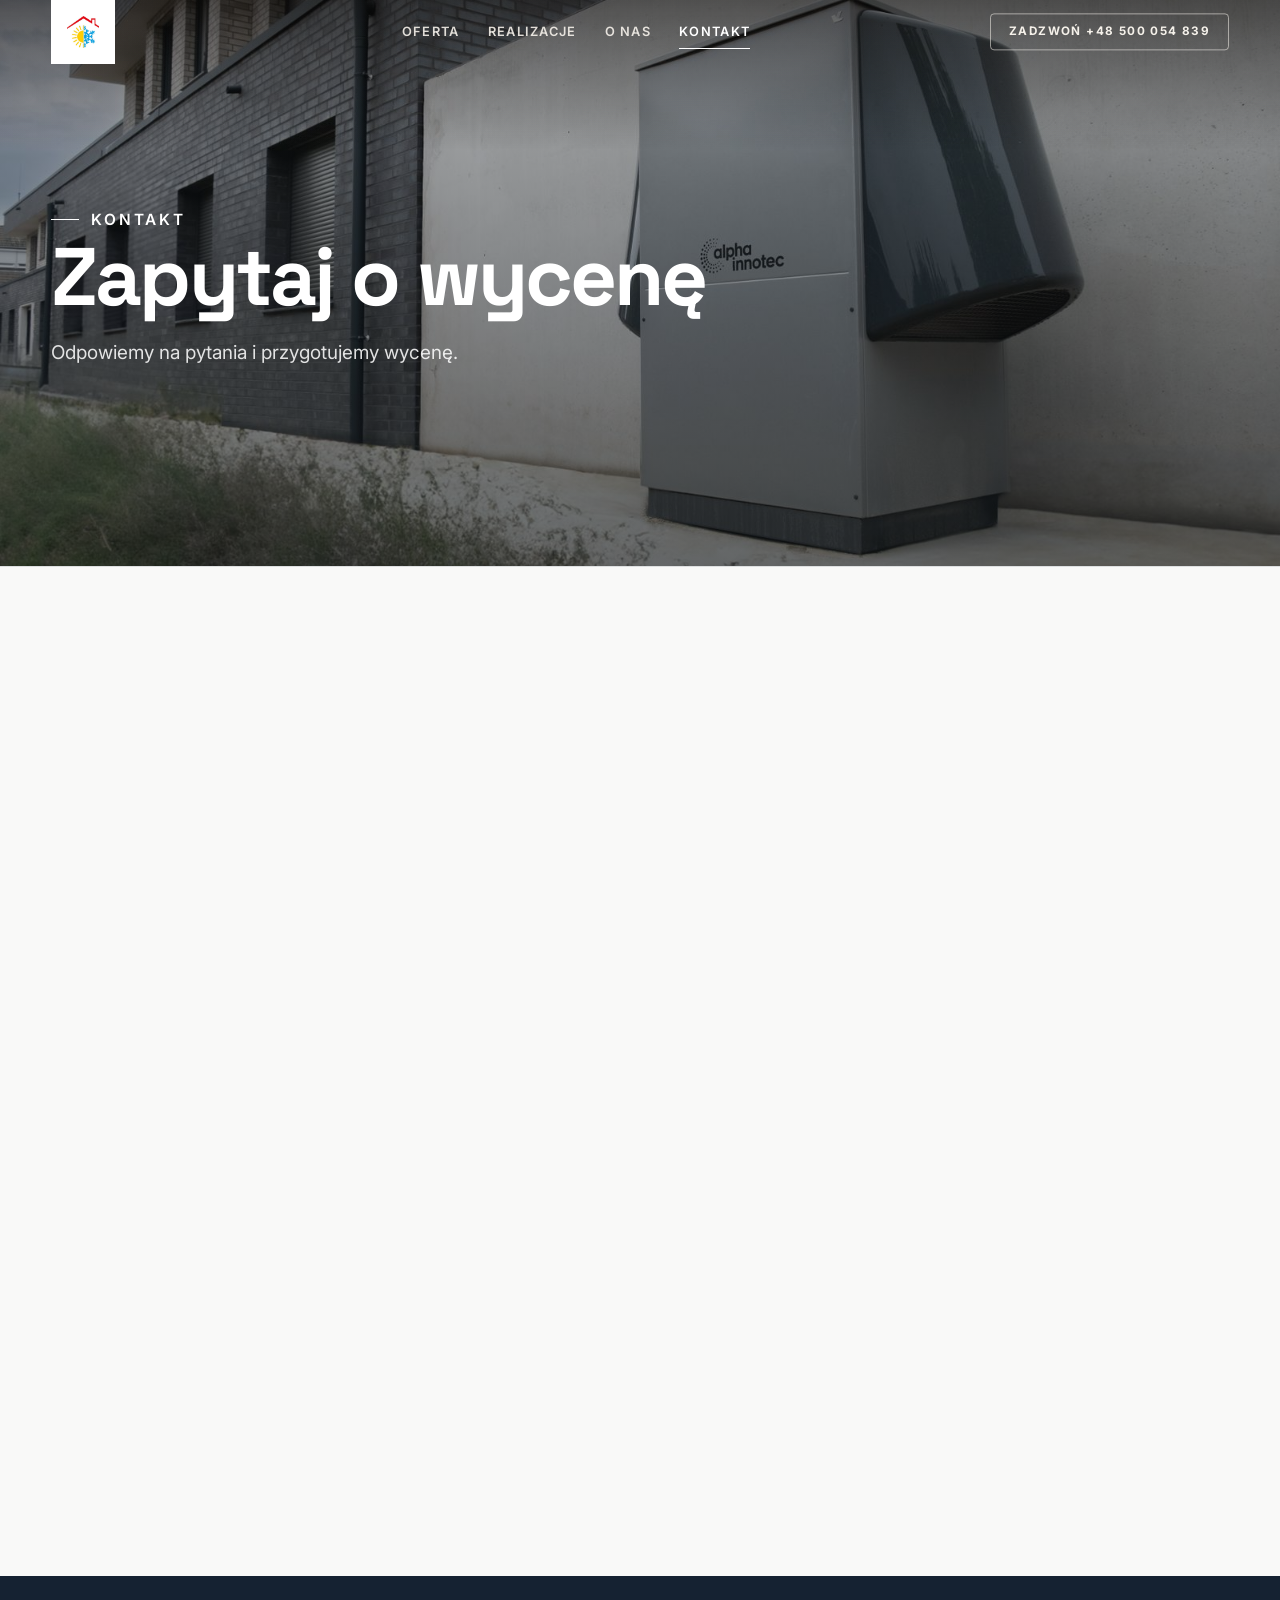
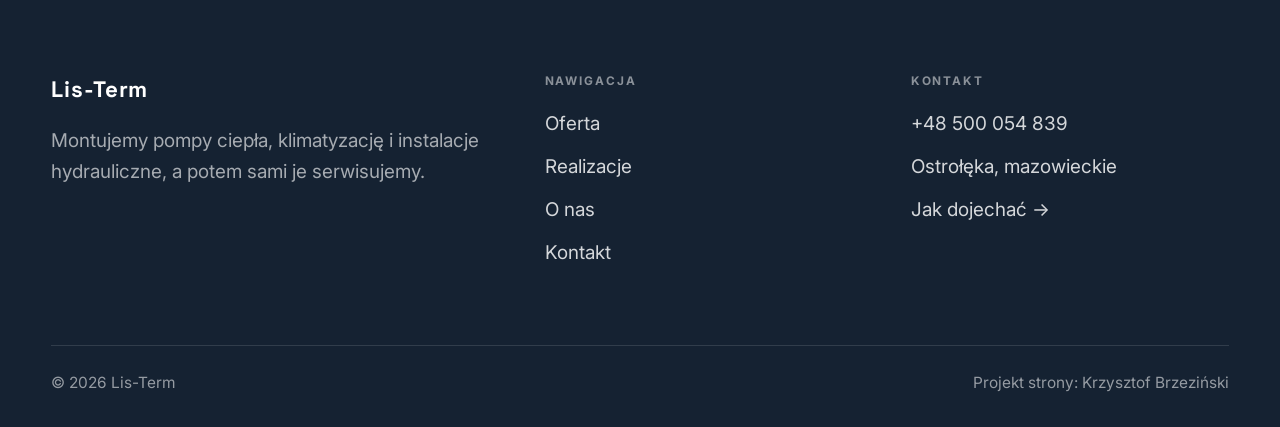
==== kontakt.html @ 7d41fcef "Demo strony Lis-Term - pompy ciepła, klimatyzacja, hydraulika (Ostrołęka)" ====
<!DOCTYPE html>
<html lang="pl">
<head>
<meta charset="UTF-8">
<meta name="viewport" content="width=device-width, initial-scale=1.0">
<title>Kontakt - Lis-Term</title>
<meta name="description" content="Kontakt Lis-Term - Ostrołęka, mazowieckie">
<link rel="preconnect" href="https://fonts.googleapis.com">
<link rel="preconnect" href="https://fonts.gstatic.com" crossorigin>
<link href="https://fonts.googleapis.com/css2?family=Space+Grotesk:wght@500;600;700&family=Inter:wght@400;500;600&display=swap" rel="stylesheet">
<link rel="stylesheet" href="assets/styles.css">
</head>
<body>

<header class="nav">
  <div class="wrap nav-inner">
    <a class="brand brand-has-logo" href="index.html"><img class="brand-logo" src="img/logo.png" alt="Lis-Term"></a>
    <nav class="nav-links">
      <a href="oferta.html">Oferta</a>
      <a href="realizacje.html">Realizacje</a>
      <a href="o-nas.html">O nas</a>
      <a href="kontakt.html" class="active">Kontakt</a>
      <a href="tel:+48500054839" class="btn btn-accent">Zadzwoń +48 500 054 839</a>
    </nav>
    <button class="nav-toggle" aria-label="Menu"><span></span><span></span><span></span></button>
  </div>
</header>

<section class="pagehead">
  <img src="img/g2.jpg" alt="Lis-Term - Zapytaj o wycenę">
  <div class="wrap">
    <span class="eyebrow">Kontakt</span>
    <h1>Zapytaj o wycenę</h1>
    <p>Odpowiemy na pytania i przygotujemy wycenę.</p>
  </div>
</section>
<section>
  <div class="wrap contact-grid">
    <div class="reveal">
      <span class="eyebrow">Dane kontaktowe</span>
      <h2 style="margin:var(--space-4) 0 var(--space-6)">Lis-Term</h2>
      <div class="info-list">
        <div class="info-row"><div class="ic"><svg class="ico-tel" width="16" height="16" viewBox="0 0 24 24" fill="none" aria-hidden="true"><path d="M6.6 10.8a15.5 15.5 0 0 0 6.6 6.6l2.2-2.2a1 1 0 0 1 1-.24 11.4 11.4 0 0 0 3.6.58 1 1 0 0 1 1 1V20a1 1 0 0 1-1 1A17 17 0 0 1 3 4a1 1 0 0 1 1-1h3.5a1 1 0 0 1 1 1c0 1.25.2 2.46.58 3.6a1 1 0 0 1-.25 1l-2.23 2.2Z" fill="currentColor"/></svg></div><div><div class="lbl">Telefon</div><a class="val" href="tel:+48500054839">+48 500 054 839</a></div></div>
        <div class="info-row"><div class="ic"><svg class="ico-pin" width="16" height="16" viewBox="0 0 24 24" fill="none" aria-hidden="true"><path d="M12 21s7-6.1 7-11.5A7 7 0 0 0 5 9.5C5 14.9 12 21 12 21Z" stroke="currentColor" stroke-width="1.6" fill="none"/><circle cx="12" cy="9.5" r="2.4" fill="currentColor"/></svg></div><div><div class="lbl">Adres</div><div class="val">Ostrołęka, mazowieckie</div></div></div>
      </div>
    </div>
    <div class="reveal">
      <div class="form">
        <h3 style="margin-bottom:var(--space-4)">Najszybciej telefonicznie</h3>
        <p class="muted" style="margin-bottom:var(--space-5)">Zadzwoń, opisz pomysł, a my powiemy, co i jak. Bez zobowiązań.</p>
        <a href="tel:+48500054839" class="btn btn-accent" style="justify-content:center">Zadzwoń: +48 500 054 839 <span class="arr">→</span></a>
      </div>
    </div>
  </div>
</section>
<section style="padding-top:0">
  <div class="wrap reveal">
    <iframe class="map" title="Lis-Term - Ostrołęka" src="https://maps.google.com/maps?q=Lis-Term%20Ostro%C5%82%C4%99ka&z=15&output=embed" loading="lazy" referrerpolicy="no-referrer-when-downgrade"></iframe>
  </div>
</section>

<footer>
  <div class="wrap">
    <div class="foot-grid">
      <div class="foot-brand">
        <div class="name">Lis-Term</div>
        <p>Montujemy pompy ciepła, klimatyzację i instalacje hydrauliczne, a potem sami je serwisujemy.</p>
      </div>
      <div class="foot-col">
        <h4>Nawigacja</h4>
        <a href="oferta.html">Oferta</a>
        <a href="realizacje.html">Realizacje</a>
        <a href="o-nas.html">O nas</a>
        <a href="kontakt.html">Kontakt</a>
      </div>
      <div class="foot-col">
        <h4>Kontakt</h4>
        <a href="tel:+48500054839">+48 500 054 839</a>
        <p>Ostrołęka, mazowieckie</p>
        <a href="https://maps.google.com/?cid=11918010665784880623" target="_blank" rel="noopener">Jak dojechać →</a>
      </div>
    </div>
    <div class="foot-bot">
      <span>© 2026 Lis-Term</span>
      <span>Projekt strony: Krzysztof Brzeziński</span>
    </div>
  </div>
</footer>
<div class="sticky-call"><a class="sc-call" href="tel:+48500054839"><svg class="ico-tel" width="16" height="16" viewBox="0 0 24 24" fill="none" aria-hidden="true"><path d="M6.6 10.8a15.5 15.5 0 0 0 6.6 6.6l2.2-2.2a1 1 0 0 1 1-.24 11.4 11.4 0 0 0 3.6.58 1 1 0 0 1 1 1V20a1 1 0 0 1-1 1A17 17 0 0 1 3 4a1 1 0 0 1 1-1h3.5a1 1 0 0 1 1 1c0 1.25.2 2.46.58 3.6a1 1 0 0 1-.25 1l-2.23 2.2Z" fill="currentColor"/></svg> Zadzwoń</a><a class="sc-quote" href="kontakt.html">Bezpłatna wycena</a></div>

<script src="assets/main.js"></script>
</body>
</html>
---- assets/styles.css ----
/* ============================================================
   STOLBASZ — premium, architektoniczny B2B fit-out
   Jasna paleta, zero brązu. System wg premium-web-craft.
   Projekt strony: Krzysztof Brzeziński
   ============================================================ */

:root{
  /* PALETA — jasna, architektoniczna, chłodna */
  --paper:#F5F7FA;          /* główne tło */
  --paper-2:#E6ECF3;        /* sekcje alternatywne (chłodny jasny szary) */
  --paper-3:#E6ECF3;        /* delikatne wypełnienia */
  --ink:#152232;            /* tekst główny — chłodny grafit */
  --ink-soft:#22344A;       /* nagłówki drugorzędne */
  --muted:#62707F;          /* tekst poboczny */
  --line:rgba(21,34,50,.12);/* hairline */
  --accent:#E1251B;         /* stonowany petrol-slate — jedyny akcent */
  --accent-d:#B81C14;
  --accent-soft:rgba(225,37,27,.10);
  --dark:#152232;           /* sekcje ciemne (stopka/CTA) */

  /* ODSTĘPY — skala 4/8 */
  --space-1:4px; --space-2:8px; --space-3:12px; --space-4:16px; --space-5:24px;
  --space-6:32px; --space-7:48px; --space-8:64px; --space-9:96px; --space-10:128px;

  /* TYPOGRAFIA — fluid clamp() (skala podbita 16.07.2026: większe, czytelniejsze litery — uwaga Adama) */
  --text-sm:clamp(.9rem,.87rem + .12vw,1rem);
  --text-base:clamp(1.08rem,1.04rem + .18vw,1.2rem);
  --text-lg:clamp(1.24rem,1.15rem + .34vw,1.44rem);
  --text-h3:clamp(1.34rem,1.22rem + .55vw,1.66rem);
  --text-h2:clamp(2.1rem,1.66rem + 2.1vw,3.1rem);
  --text-h1:clamp(2.9rem,2.1rem + 4vw,5.1rem);

  /* PROMIENIE — architektoniczne, raczej ostre */
  --r-sm:3px; --r-md:6px; --r-lg:10px;

  /* RUCH */
  --ease:cubic-bezier(.25,.46,.45,.94); --dur:.24s;

  /* CIENIE — miękkie, warstwowe */
  --sh-sm:0 1px 2px rgba(16,24,32,.04), 0 2px 8px rgba(16,24,32,.05);
  --sh-md:0 2px 6px rgba(16,24,32,.05), 0 12px 28px -8px rgba(16,24,32,.12);
  --sh-lg:0 6px 14px rgba(16,24,32,.07), 0 26px 56px -18px rgba(16,24,32,.22);

  --hairline:1px solid var(--line);

  --font-display:'Space Grotesk','Inter',sans-serif;
  --font-body:'Inter',sans-serif;
}

*{box-sizing:border-box;margin:0;padding:0}
html{scroll-behavior:smooth}
body{
  font-family:var(--font-body);
  font-size:var(--text-base);
  line-height:1.65;
  color:var(--ink);
  background:var(--paper);
  -webkit-font-smoothing:antialiased;
  text-rendering:optimizeLegibility;
}
img{max-width:100%;display:block}
a{color:inherit;text-decoration:none}

.wrap{width:min(92%,1180px);margin-inline:auto}
section{padding-block:clamp(52px,6.5vw,96px)}

h1,h2,h3{font-family:var(--font-display);font-weight:700;line-height:1.08;letter-spacing:-.02em;color:var(--ink)}
h1{font-size:var(--text-h1);letter-spacing:-.035em}
h2{font-size:var(--text-h2);letter-spacing:-.025em}
h3{font-size:var(--text-h3)}
p{max-width:65ch}

.eyebrow{
  font-family:var(--font-body);
  font-size:var(--text-sm);
  font-weight:600;
  letter-spacing:.18em;
  text-transform:uppercase;
  color:var(--accent);
  display:inline-flex;align-items:center;gap:var(--space-3);
}
.eyebrow::before{content:"";width:28px;height:1px;background:var(--accent);display:inline-block}

.muted{color:var(--muted)}
.lead{font-size:var(--text-lg);line-height:1.55;color:var(--ink-soft);max-width:50ch}

/* ---------- BUTTONS ---------- */
.btn{
  display:inline-flex;align-items:center;gap:var(--space-2);
  font-weight:600;font-size:var(--text-sm);letter-spacing:.02em;
  padding:var(--space-4) var(--space-6);
  border-radius:var(--r-sm);
  transition:transform var(--dur) var(--ease),box-shadow var(--dur) var(--ease),background var(--dur) var(--ease);
  cursor:pointer;border:1px solid transparent;
}
.btn-accent{background:var(--accent);color:#fff;box-shadow:var(--sh-sm)}
.btn-accent:hover{background:var(--accent-d);transform:translateY(-2px);box-shadow:var(--sh-md)}
.btn-accent:active{transform:translateY(0);box-shadow:var(--sh-sm)}
.btn-ghost{background:transparent;color:var(--ink);border-color:var(--line)}
.btn-ghost:hover{border-color:var(--accent);color:var(--accent);transform:translateY(-2px)}
.btn-light{background:#fff;color:var(--ink);box-shadow:var(--sh-sm)}
.btn-light:hover{transform:translateY(-2px);box-shadow:var(--sh-md)}
.btn .arr{transition:transform var(--dur) var(--ease)}
.btn:hover .arr{transform:translateX(4px)}

/* ---------- NAV ---------- */
.nav{
  position:sticky;top:0;z-index:50;
  background:color-mix(in srgb,var(--paper) 88%,transparent);
  backdrop-filter:saturate(140%) blur(10px);
  border-bottom:var(--hairline);
}
.nav-inner{display:flex;align-items:center;justify-content:space-between;height:72px}
.brand{display:flex;flex-direction:column;line-height:1}
.brand .name{font-family:var(--font-display);font-weight:800;font-size:1.35rem;letter-spacing:.04em}
.brand .sub{font-size:.62rem;letter-spacing:.34em;text-transform:uppercase;color:var(--muted);margin-top:5px}
.nav-links{display:flex;align-items:center;gap:var(--space-6)}
.nav-links a{font-size:var(--text-sm);font-weight:500;color:var(--ink-soft);position:relative;padding-block:4px;transition:color var(--dur) var(--ease)}
.nav-links a::after{content:"";position:absolute;left:0;bottom:0;width:0;height:1.5px;background:var(--accent);transition:width var(--dur) var(--ease)}
.nav-links a:hover,.nav-links a.active{color:var(--ink)}
.nav-links a:hover::after,.nav-links a.active::after{width:100%}
.nav-links .btn{padding:var(--space-2) var(--space-5)}
/* przyciski w nav: właściwy kolor (przebij .nav-links a) + bez podkreślenia */
.nav-links a.btn-accent{color:#fff}
.nav-links a.btn-ghost,.nav-links a.btn-light{color:var(--ink)}
.nav-links a.btn::after{display:none}
.nav-toggle{display:none;background:none;border:none;cursor:pointer;flex-direction:column;gap:5px;padding:8px}
.nav-toggle span{width:24px;height:2px;background:var(--ink);transition:var(--dur)}

/* ---------- HERO (split) ---------- */
.hero{position:relative;overflow:hidden;border-bottom:var(--hairline)}
.hero-grid{display:grid;grid-template-columns:1.05fr .95fr;gap:clamp(24px,4vw,60px);align-items:center;
  padding-block:clamp(36px,4.5vw,64px)}
.hero-copy .eyebrow{margin-bottom:var(--space-5)}
.hero-copy h1{margin-bottom:var(--space-5)}
.hero-copy .lead{margin-bottom:var(--space-7)}
.hero-actions{display:flex;flex-wrap:wrap;gap:var(--space-4)}
.hero-art{position:relative;aspect-ratio:4/3;border-radius:var(--r-lg);overflow:hidden;box-shadow:var(--sh-lg)}
.hero-art img{width:100%;height:100%;object-fit:cover}
.hero-art::after{content:"";position:absolute;inset:0;background:linear-gradient(180deg,transparent 55%,rgba(18,24,28,.28))}
.hero-badge{position:absolute;left:var(--space-5);bottom:var(--space-5);z-index:2;
  background:rgba(252,252,251,.94);backdrop-filter:blur(4px);
  border-radius:var(--r-md);padding:var(--space-4) var(--space-5);box-shadow:var(--sh-md);max-width:78%}
.hero-badge strong{display:block;font-family:var(--font-display);font-size:1rem;letter-spacing:-.01em}
.hero-badge span{font-size:var(--text-sm);color:var(--muted)}

/* ---------- HERO duży / kinowy (strona główna) ---------- */
.hero-cine{position:relative;min-height:clamp(560px,82vh,840px);min-height:clamp(560px,82svh,840px);display:flex;align-items:center;overflow:hidden;border-bottom:var(--hairline)}
.hero-cine>img{position:absolute;inset:0;width:100%;height:100%;object-fit:cover;z-index:0}
.hero-cine::after{content:"";position:absolute;inset:0;z-index:1;
  background:linear-gradient(95deg,rgba(13,18,23,.86) 0%,rgba(13,18,23,.64) 32%,rgba(13,18,23,.24) 62%,rgba(13,18,23,.04) 100%)}
.hero-cine .wrap{position:relative;z-index:2;padding-block:var(--space-8)}
.hero-cine .hero-copy{max-width:660px}
.hero-cine .eyebrow{color:#fff;margin-bottom:var(--space-5)}
.hero-cine .eyebrow::before{background:#fff}
.hero-cine h1{color:#fff;margin-bottom:var(--space-5);font-size:clamp(2.9rem,2rem + 4.4vw,5.2rem)}
.hero-cine .lead{color:rgba(255,255,255,.92);max-width:48ch;margin-bottom:var(--space-7)}
.hero-cine .hero-actions{display:flex;flex-wrap:wrap;gap:var(--space-4)}
@media(max-width:680px){
  .hero-cine{min-height:clamp(520px,76vh,640px);min-height:clamp(520px,76svh,640px);align-items:flex-end}
  .hero-cine::after{background:linear-gradient(0deg,rgba(13,18,23,.9) 6%,rgba(13,18,23,.45) 55%,rgba(13,18,23,.25) 100%)}
  .hero-cine .wrap{padding-bottom:var(--space-9)}
}

/* full-bleed hero variant (podstrony) */
.pagehead{position:relative;min-height:46vh;min-height:46svh;display:flex;align-items:flex-end;overflow:hidden;border-bottom:var(--hairline)}
.pagehead img{position:absolute;inset:0;width:100%;height:100%;object-fit:cover}
.pagehead::after{content:"";position:absolute;inset:0;background:linear-gradient(180deg,rgba(18,24,28,.25),rgba(18,24,28,.62))}
.pagehead .wrap{position:relative;z-index:2;padding-block:var(--space-9);color:#fff}
.pagehead h1{color:#fff;max-width:18ch}
.pagehead .eyebrow{color:#fff}
.pagehead .eyebrow::before{background:#fff}
.pagehead p{color:rgba(255,255,255,.86);margin-top:var(--space-4);max-width:54ch}

/* ---------- STRIP (pasek skrótów / liczby) ---------- */
.strip{background:var(--dark);color:#fff}
.strip .wrap{display:grid;grid-template-columns:repeat(4,1fr);gap:var(--space-6);padding-block:var(--space-8)}
.strip .item .k{font-family:var(--font-display);font-size:clamp(1.6rem,1.2rem + 1.4vw,2.4rem);font-weight:800;letter-spacing:-.02em;color:#fff}
.strip .item .v{font-size:var(--text-sm);color:rgba(255,255,255,.66);margin-top:var(--space-2);line-height:1.45}
.strip .item{border-left:2px solid var(--accent);padding-left:var(--space-5)}

/* ---------- SECTION HEAD ---------- */
.head{max-width:48rem;margin-bottom:var(--space-8)}
.head.center{margin-inline:auto;text-align:center}
.head .eyebrow{margin-bottom:var(--space-4)}
.head h2{margin-bottom:var(--space-4)}
.head p{color:var(--muted);font-size:var(--text-lg);line-height:1.55}
.head.center p{margin-inline:auto}

/* ---------- INTRO SPLIT ---------- */
.split{display:grid;grid-template-columns:.92fr 1.08fr;gap:clamp(28px,5vw,80px);align-items:center}
.split.rev{grid-template-columns:1.08fr .92fr}
.split.rev .split-art{order:-1}
.split-art{position:relative;aspect-ratio:5/4;border-radius:var(--r-lg);overflow:hidden;box-shadow:var(--sh-lg)}
.split-art img{width:100%;height:100%;object-fit:cover}
.split-copy h2{margin-bottom:var(--space-5)}
.split-copy p+p{margin-top:var(--space-4)}
.split-copy .btn{margin-top:var(--space-6)}

/* ---------- SERVICES (zakres) ---------- */
.svc-grid{display:grid;grid-template-columns:repeat(auto-fit,minmax(280px,1fr));gap:var(--space-5)}
.svc{background:#fff;border:var(--hairline);border-radius:var(--r-md);padding:var(--space-7) var(--space-6);
  transition:transform var(--dur) var(--ease),box-shadow var(--dur) var(--ease),border-color var(--dur) var(--ease);
  position:relative;overflow:hidden}
.svc::before{content:"";position:absolute;left:0;top:0;width:3px;height:0;background:var(--accent);transition:height var(--dur) var(--ease)}
.svc:hover{transform:translateY(-4px);box-shadow:var(--sh-md);border-color:transparent}
.svc:hover::before{height:100%}
.svc .ic{font-family:var(--font-display);font-size:.8rem;font-weight:700;letter-spacing:.12em;color:var(--accent);margin-bottom:var(--space-4)}
.svc h3{margin-bottom:var(--space-3);font-size:1.22rem}
.svc p{color:var(--muted);font-size:var(--text-base);line-height:1.6}

/* big detailed service rows */
.svc-row{display:grid;grid-template-columns:.8fr 1.2fr;gap:clamp(20px,4vw,60px);align-items:center;padding-block:var(--space-8)}
.svc-row+.svc-row{border-top:var(--hairline)}
.svc-row.rev{grid-template-columns:1.2fr .8fr}
.svc-row.rev .svc-row-art{order:-1}
.svc-row-art{aspect-ratio:4/3;border-radius:var(--r-md);overflow:hidden;box-shadow:var(--sh-md)}
.svc-row-art img{width:100%;height:100%;object-fit:cover}
.svc-row h3{font-size:1.5rem;margin-bottom:var(--space-4)}
.svc-row .num{font-family:var(--font-display);font-size:.85rem;font-weight:700;letter-spacing:.14em;color:var(--accent);display:block;margin-bottom:var(--space-3)}
.svc-row ul{list-style:none;margin-top:var(--space-4);display:flex;flex-direction:column;gap:var(--space-2)}
.svc-row li{position:relative;padding-left:var(--space-5);color:var(--muted);font-size:var(--text-base)}
.svc-row li::before{content:"";position:absolute;left:0;top:.62em;width:8px;height:1px;background:var(--accent)}

/* ---------- GALLERY (realizacje) ---------- */
.gallery{display:grid;grid-template-columns:repeat(12,1fr);gap:var(--space-4);grid-auto-rows:200px}
/* GALERIA MASONRY — pionowe zdjęcia (portrety beauty/wellness) bez przycinania: kolumny, height auto */
.gallery-masonry{column-count:3;column-gap:var(--space-4)}
@media(max-width:900px){.gallery-masonry{column-count:2}}
@media(max-width:560px){.gallery-masonry{column-count:1}}
.gallery-masonry .m-tile{break-inside:avoid;margin:0 0 var(--space-4);padding:0;position:relative;overflow:hidden;border-radius:var(--r-md);border:1px solid var(--line)}
.gallery-masonry .m-tile img{width:100%;height:auto;display:block}
.gallery-masonry .m-tile .cap{position:absolute;left:0;right:0;bottom:0;padding:var(--space-4);color:#fff;background:linear-gradient(0deg,rgba(0,0,0,.55),transparent);font-size:var(--text-sm)}
.gallery-masonry .m-tile .cap small{display:block;font-weight:400;opacity:.78;letter-spacing:.04em;text-transform:uppercase;font-size:.66rem;margin-top:3px}
.tile{position:relative;overflow:hidden;border-radius:var(--r-md);box-shadow:var(--sh-sm);
  transition:transform var(--dur) var(--ease),box-shadow var(--dur) var(--ease)}
.tile img{width:100%;height:100%;object-fit:cover;transition:transform .6s var(--ease)}
.tile:hover{box-shadow:var(--sh-md)}
.tile:hover img{transform:scale(1.05)}
.tile .cap{position:absolute;left:0;right:0;bottom:0;padding:var(--space-5) var(--space-4) var(--space-4);
  background:linear-gradient(transparent,rgba(18,24,28,.78));color:#fff;
  font-size:var(--text-sm);font-weight:600;letter-spacing:.01em;
  opacity:0;transform:translateY(8px);transition:var(--dur) var(--ease)}
.tile:hover .cap{opacity:1;transform:translateY(0)}
.tile .cap small{display:block;font-weight:400;opacity:.78;letter-spacing:.04em;text-transform:uppercase;font-size:.66rem;margin-top:3px}
/* bento spans */
.t-wide{grid-column:span 6}
.t-tall{grid-column:span 6;grid-row:span 2}
.t-std{grid-column:span 6}
.t-third{grid-column:span 4}
.t-two3{grid-column:span 8}

/* ---------- TRUST / WIARYGODNOŚĆ ---------- */
.trust{background:var(--paper-2)}
.trust-grid{display:grid;grid-template-columns:repeat(auto-fit,minmax(240px,1fr));gap:var(--space-5);margin-top:var(--space-7)}
.trust-card{background:#fff;border-radius:var(--r-md);padding:var(--space-7) var(--space-6);box-shadow:var(--sh-sm);border-top:3px solid var(--accent)}
.trust-card .big{font-family:var(--font-display);font-size:clamp(1.8rem,1.3rem + 1.6vw,2.6rem);font-weight:800;letter-spacing:-.02em;color:var(--ink);line-height:1}
.trust-card h3{font-size:1.12rem;margin:var(--space-3) 0 var(--space-2)}
.trust-card p{color:var(--muted);font-size:var(--text-base);line-height:1.55}

/* ---------- CTA band ---------- */
.cta{background:var(--dark);color:#fff;position:relative;overflow:hidden}
.cta .wrap{display:grid;grid-template-columns:1.4fr .6fr;gap:var(--space-7);align-items:center;position:relative;z-index:2}
.cta h2{color:#fff;max-width:20ch}
.cta p{color:rgba(255,255,255,.74);margin-top:var(--space-4)}
.cta-actions{display:flex;flex-direction:column;gap:var(--space-3);align-items:flex-start}
.cta::before{content:"";position:absolute;right:-80px;top:-80px;width:360px;height:360px;border-radius:50%;
  background:radial-gradient(circle,var(--accent-soft),transparent 70%)}

/* ---------- CONTACT ---------- */
.contact-grid{display:grid;grid-template-columns:.85fr 1.15fr;gap:clamp(28px,4vw,56px);align-items:start}
.info-list{display:flex;flex-direction:column;gap:var(--space-2)}
.info-row{display:flex;gap:var(--space-4);align-items:flex-start;padding-block:var(--space-4);border-bottom:var(--hairline)}
.info-row .ic{flex:none;width:42px;height:42px;display:grid;place-items:center;border-radius:50%;
  background:var(--accent-soft);color:var(--accent);font-size:1.05rem}
.info-row .lbl{font-size:.72rem;letter-spacing:.14em;text-transform:uppercase;color:var(--muted)}
.info-row .val{font-weight:600;font-size:var(--text-base);margin-top:2px}
.info-row a.val:hover{color:var(--accent)}
.map{border:none;border-radius:var(--r-lg);box-shadow:var(--sh-md);width:100%;height:100%;min-height:380px;filter:grayscale(.2) contrast(1.02)}
.form{background:#fff;border:var(--hairline);border-radius:var(--r-lg);padding:clamp(24px,3vw,40px);box-shadow:var(--sh-sm)}
.form .fld{margin-bottom:var(--space-5)}
.form label{display:block;font-size:var(--text-sm);font-weight:600;margin-bottom:var(--space-2)}
.form input,.form textarea{width:100%;font-family:inherit;font-size:var(--text-base);color:var(--ink);
  padding:var(--space-4);border:var(--hairline);border-radius:var(--r-sm);background:var(--paper);transition:border-color var(--dur)}
.form input:focus,.form textarea:focus{outline:none;border-color:var(--accent);background:#fff}
.form textarea{resize:vertical;min-height:120px}
.form .note{font-size:var(--text-sm);color:var(--muted);margin-top:var(--space-3)}

/* ---------- FOOTER ---------- */
footer{background:var(--dark);color:#fff;padding-block:var(--space-9) var(--space-6)}
.foot-grid{display:grid;grid-template-columns:1.4fr 1fr 1fr;gap:var(--space-7);margin-bottom:var(--space-8)}
.foot-brand .name{font-family:var(--font-display);font-weight:800;font-size:1.4rem;letter-spacing:.04em}
.foot-brand p{color:rgba(255,255,255,.62);margin-top:var(--space-4);font-size:var(--text-base);max-width:38ch}
.foot-col h4{font-size:.74rem;letter-spacing:.16em;text-transform:uppercase;color:rgba(255,255,255,.5);margin-bottom:var(--space-4)}
.foot-col a,.foot-col p{display:block;color:rgba(255,255,255,.82);font-size:var(--text-base);margin-bottom:var(--space-3)}
.foot-col a:hover{color:#fff}
.foot-bot{border-top:1px solid rgba(255,255,255,.12);padding-top:var(--space-5);display:flex;justify-content:space-between;flex-wrap:wrap;gap:var(--space-3);
  font-size:var(--text-sm);color:rgba(255,255,255,.55)}
.foot-bot a:hover{color:#fff}

/* ---------- REVEAL ---------- */
.reveal{opacity:0;transform:translateY(22px);transition:opacity .6s var(--ease),transform .6s var(--ease)}
.reveal.in{opacity:1;transform:none}

/* ---------- RESPONSIVE ---------- */
@media(max-width:920px){
  .hero-grid,.split,.split.rev,.svc-row,.svc-row.rev,.cta .wrap,.contact-grid,.foot-grid{grid-template-columns:1fr}
  .split.rev .split-art,.svc-row.rev .svc-row-art{order:0}
  .hero-art{aspect-ratio:16/10;max-height:420px}
  .strip .wrap{grid-template-columns:repeat(2,1fr);gap:var(--space-7)}
  .gallery{grid-auto-rows:180px}
  .t-wide,.t-tall,.t-std,.t-third,.t-two3{grid-column:span 6}
  .t-tall{grid-row:span 1}
  .cta-actions{flex-direction:row;flex-wrap:wrap}
  .foot-grid{gap:var(--space-6)}
}
@media(max-width:680px){
  .nav-links{position:fixed;inset:72px 0 auto 0;background:var(--paper);flex-direction:column;align-items:stretch;
    gap:0;padding:var(--space-4) 6%;border-bottom:var(--hairline);box-shadow:var(--sh-md);
    transform:translateY(-120%);transition:transform var(--dur) var(--ease)}
  .nav-links.open{transform:translateY(0)}
  .nav-links a{padding-block:var(--space-4);border-bottom:var(--hairline)}
  .nav-links .btn{margin-top:var(--space-3);justify-content:center}
  .nav-toggle{display:flex}
  .strip .wrap{grid-template-columns:1fr}
  .gallery{grid-template-columns:repeat(6,1fr)}
  .foot-grid{grid-template-columns:1fr}
}
@media(prefers-reduced-motion:reduce){
  *{animation-duration:.01ms!important;transition:none!important}
  .reveal{opacity:1!important;transform:none!important}
  html{scroll-behavior:auto}
}

/* ============================================================
   PREMIUM LAYER — destylat deep-researchu branż (anty-AI, spokój).
   Zmienne STOLBASZ (--accent/--ink/--paper/--line/--dark). Ruch ledwo
   zauważalny, krzywa cubic-bezier(.16,.84,.44,1); prefers-reduced-motion
   pokryte blanketem wyżej. Karty hairline zamiast cieni = #1 sygnał „nie-AI".
   ============================================================ */

/* więcej oddechu między sekcjami (liderzy: 110-130px) */
section{padding-block:clamp(64px,8vw,128px)}

/* 1) Aksamitny reveal — dłuższa, miękka krzywa zamiast „skoku" */
.reveal{transition:opacity .9s cubic-bezier(.16,.84,.44,1),transform .9s cubic-bezier(.16,.84,.44,1);will-change:opacity,transform}
/* stagger TYLKO w galerii (tam pozycja = porządek dzieci) */
.gallery .reveal:nth-child(2){transition-delay:.07s}
.gallery .reveal:nth-child(3){transition-delay:.14s}
.gallery .reveal:nth-child(4){transition-delay:.21s}
.gallery .reveal:nth-child(5){transition-delay:.28s}
.gallery .reveal:nth-child(6){transition-delay:.35s}

/* 2) Hero STATYCZNY na .hero-cine — Ken Burns CAŁKIEM WYŁĄCZONY 26.06 (3. zgłoszenie Szymona).
   GENEZA: animowanie scale na <img> hero z teksturami (cegły/framugi) re-samplinguje obraz
   klatka po klatce → na części ekranów drobne drganie/shimmer = „heroshot się trzęsie".
   translateY usunięto wcześniej, scale-only + will-change/GPU NIE wystarczyły do GWARANCJI gładkości.
   Krzysztof zażądał pewności („make sure, że błąd się nie pojawi") > efekt. Zero animacji = 0% drgania.
   Delikatny zoom zostaje TYLKO w pełnoekranowych hero gastro/studio (hg-bg/hs-bg — tło, inny
   mechanizm, chwalone, nigdy nie zgłaszane). NIE wracać do KB na .hero-cine bez realnego testu
   na sprzęcie klienta — to ryzyko regresji „trzęsienia”. */
/* BEZPIECZNY "wow" na hero = jednorazowy FADE-IN (opacity), nie zoom.
   opacity nie dotyka bitmapy → gładkie na KAŻDYM zdjęciu/ekranie/GPU, zero ryzyka migotania.
   Geometryczny ruch (scale/translate) na .hero-cine jest ZAKAZANY (bramka pilnuje). */
@keyframes heroFade{from{opacity:0}to{opacity:1}}
.hero-cine>img{transform:none;animation:heroFade 1.1s ease-out both}

/* 3) Akcentowy hairline pod nagłówkiem sekcji, który „rysuje się" przy wejściu */
.head h2{position:relative;padding-bottom:18px}
.head h2::after{content:"";position:absolute;left:0;bottom:0;height:1px;width:0;background:var(--accent);transition:width 1s cubic-bezier(.16,.84,.44,1) .15s}
.head.center h2::after{left:50%;transform:translateX(-50%)}
.head.reveal.in h2::after,.head.center.reveal.in h2::after{width:54px}

/* 4) Karty HAIRLINE zamiast cieni/zaokrągleń (najmocniejszy anty-AI detal) */
.svc{background:transparent;border:1px solid var(--line);border-radius:var(--r-sm);box-shadow:none}
.svc:hover{box-shadow:none;border-color:var(--accent);transform:translateY(-3px)}
.trust-card{background:transparent;box-shadow:none;border:1px solid var(--line);border-top:2px solid var(--accent);border-radius:var(--r-sm)}
.tile{box-shadow:none;border-radius:var(--r-sm)}
.tile:hover{box-shadow:none}

/* 5) Sticky-nav kondensuje się po przewinięciu (sygnał dopracowania) */
.nav{transition:box-shadow .4s ease,background .4s ease}
.nav.is-stuck{box-shadow:0 1px 0 var(--line),0 14px 30px -24px rgba(0,0,0,.45)}
.nav-inner{transition:height .35s var(--ease)}
.nav.is-stuck .nav-inner{height:60px}

/* 6) MANIFESTO — pełnoekranowy cytat-bohater (zastępuje generyczne „Dlaczego my") */
.manifesto{background:var(--paper-2);text-align:center}
.manifesto .wrap{max-width:60rem}
.manifesto p{font-family:var(--font-display);font-style:italic;font-size:clamp(1.6rem,1rem + 2.4vw,2.8rem);line-height:1.32;color:var(--ink-soft);margin-inline:auto;max-width:26ch;position:relative;padding-top:var(--space-8)}
.manifesto p::before{content:"";position:absolute;top:0;left:50%;transform:translateX(-50%);width:54px;height:1px;background:var(--accent)}
.manifesto p span{color:var(--accent);font-style:italic}

/* 7) GATEWAYS — 3 duże bramy-zdjęcia (zamiast paska menu usług) */
.gateways{display:grid;grid-template-columns:repeat(3,1fr);gap:var(--space-4)}
.gateway{position:relative;aspect-ratio:3/4;overflow:hidden;border-radius:var(--r-sm);display:block}
.gateway img{width:100%;height:100%;object-fit:cover;transition:transform .8s var(--ease),filter .5s var(--ease)}
.gateway::after{content:"";position:absolute;inset:0;background:linear-gradient(180deg,transparent 38%,rgba(18,24,28,.74))}
.gateway:hover img{transform:scale(1.05);filter:brightness(1.05)}
.gateway .g-ttl{position:absolute;left:0;right:0;bottom:0;z-index:2;padding:var(--space-6) var(--space-5);color:#fff;font-family:var(--font-display);font-size:1.45rem;letter-spacing:-.01em;line-height:1.15}
.gateway .g-ttl small{display:block;font-family:var(--font-body);font-size:var(--text-sm);font-weight:400;opacity:.82;letter-spacing:.03em;margin-top:5px}
@media(max-width:760px){.gateways{grid-template-columns:1fr}.gateway{aspect-ratio:16/10}}

/* 8) LOGO klienta w nagłówku (gdy podane --logo) */
/* 52px domyślnie (feedback Bartka 06.07.2026: 40px ginęło, uwaga padła 3x; ~56px sprawdzone na żywym demie anna-borowiec-makeup) */
.brand-logo{height:64px;width:auto;max-width:300px;object-fit:contain;display:block}
.nav.is-stuck .brand-logo{height:52px}
@media(max-width:680px){.brand-logo{height:46px;max-width:210px}}


/* === RWD: nagłówki na wąskich ekranach (dodane 17.07.2026 razem z fixem clamp) ===
   Po przywróceniu działania clamp() dolna granica --text-h1 (2.9rem) rozpychała
   dokument przy długich polskich słowach na telefonach. Tu ją zjeżdżamy. */
@media (max-width:560px){
  :root{
    --text-h1:clamp(1.9rem, 1.15rem + 4.4vw, 2.7rem);
    --text-h2:clamp(1.5rem, 1rem + 3vw, 2.1rem);
  }
  .hero-cine h1{font-size:clamp(1.9rem, 1.15rem + 4.4vw, 2.7rem)}
  h1,h2{overflow-wrap:break-word}
}

/* === rodzina: fachowcy === */
/* ============================================================
   RODZINA: FACHOWCY (hydraulik/elektryk/remont/brukarstwo/ogrodzenia)
   Doklejane NA WIERZCH base.css. Dziedziczy paletę/fonty skórki (trade/elektryk).
   Filozofia: telefon-bohater + zaufanie + „bezpłatna wycena". Spokój, nie krzyk.
   (count-up i podwójny iframe mapy świadomie pominięte - krytyka blueprintu.)
   ============================================================ */

/* --- PROCES - oś „jak pracujemy" (podpis rodziny, czego nie ma w meblach) --- */
.proces{background:var(--paper-2)}
.proces-line{list-style:none;display:grid;grid-template-columns:repeat(4,1fr);gap:var(--space-5);position:relative;margin:0;padding:0}
.proces-line li{position:relative;padding-top:var(--space-7)}
.proces-line li::before{content:"";position:absolute;top:14px;left:0;right:0;height:1px;background:var(--line)}
.proces-line li:last-child::before{right:50%}
.proces-line li:first-child::before{left:50%}
.proces-line li::after{content:"";position:absolute;top:9px;left:calc(50% - 6px);width:11px;height:11px;border-radius:50%;background:var(--accent);box-shadow:0 0 0 4px var(--paper-2)}
.proces-line .pno{font-family:var(--font-display);font-weight:800;font-size:1.5rem;color:var(--accent);letter-spacing:-.02em;display:block;margin-bottom:var(--space-3);text-align:center}
.proces-line h3{font-size:1.1rem;margin-bottom:var(--space-2);text-align:center}
.proces-line p{color:var(--muted);font-size:var(--text-sm);line-height:1.5;text-align:center;max-width:26ch;margin-inline:auto}
@media(max-width:820px){
  .proces-line{grid-template-columns:1fr;gap:0}
  .proces-line li{padding:var(--space-5) 0 var(--space-5) var(--space-7)}
  .proces-line li::before{left:5px;right:auto;top:0;bottom:0;width:1px;height:auto}
  .proces-line li:first-child::before,.proces-line li:last-child::before{left:5px;right:auto}
  .proces-line li::after{top:var(--space-6);left:0}
  .proces-line .pno,.proces-line h3,.proces-line p{text-align:left;margin-inline:0}
}

/* --- OBSZAR DZIAŁANIA - lokalność (chipy z REALNEGO miasta, bez drugiego iframe) --- */
.obszar .head{text-align:center;margin-inline:auto}
.obszar .head .eyebrow{justify-content:center}
.obszar-list{list-style:none;display:flex;flex-wrap:wrap;justify-content:center;gap:var(--space-3);margin:0;padding:0;max-width:60rem;margin-inline:auto}
.obszar-list li{border:1px solid var(--line);border-radius:999px;padding:var(--space-2) var(--space-5);
  font-size:var(--text-sm);font-weight:600;color:var(--ink-soft);transition:border-color .24s var(--ease),color .24s var(--ease)}
.obszar-list li:hover{border-color:var(--accent);color:var(--accent)}
.obszar-list li.is-home{background:var(--accent);border-color:var(--accent);color:#fff}

/* --- STICKY-CALL - dolny pasek mobile (najważniejszy konwerter tej rodziny) --- */
.sticky-call{display:none}
@media(max-width:820px){
  .sticky-call{display:grid;grid-template-columns:1fr 1fr;gap:1px;position:fixed;left:0;right:0;bottom:0;z-index:90;
    background:var(--line);box-shadow:0 -6px 20px -10px rgba(0,0,0,.4)}
  .sticky-call a{padding:15px 8px;text-align:center;font-weight:700;font-size:.95rem;letter-spacing:.01em}
  .sc-call{background:var(--accent);color:#fff}
  .sc-quote{background:var(--paper);color:var(--ink)}
  body{padding-bottom:56px}
}

/* --- Blok „Awaria? Dzwoń” (opcjonalny, hydraulik/elektryk) --- */
.awaria{background:var(--dark);color:#fff}
.awaria .wrap{display:flex;flex-wrap:wrap;align-items:center;justify-content:space-between;gap:var(--space-5);padding-block:var(--space-7)}
.awaria h3{color:#fff;font-size:clamp(1.3rem,1rem + 1.2vw,1.8rem)}
.awaria p{color:rgba(255,255,255,.72);margin-top:var(--space-2)}
.awaria .btn-accent{white-space:nowrap}

/* === CERTYFIKATY / CZYM PRACUJEMY (gated: renderuje sie tylko gdy brief poda certy/marki/gwarancja) - mocny lever dla dekarzy === */
.auto-marki .marki-list{display:flex;flex-wrap:wrap;justify-content:center;gap:clamp(.8rem,2.5vw,1.6rem);list-style:none;margin:var(--space-7) 0 0;padding:0}
.auto-marki .marki-list li{font-family:var(--font-display);text-transform:uppercase;letter-spacing:.12em;font-weight:600;
  font-size:clamp(.82rem,1.5vw,1rem);color:var(--ink-soft);padding:.5rem 1rem;border:1px solid var(--line);border-radius:var(--r-sm)}
.marki-gwar{text-align:center;color:var(--muted);font-size:var(--text-sm);margin-top:var(--space-6)}

/* ============================================================
   FAZA 3 - OSOBNY UKŁAD FACHOWCY (research wf_e4ed63db + krytyka z policzonym WCAG). Doklejane na wierzch.
   Tożsamość: ZAUFANIE + DUŻY TELEFON + DOWÓD. Dwublok hero (zdjęcie | lity panel), bezpośrednio, solidnie.
   ============================================================ */

/* --- P0 KONTRAST: bursztyn jako TEKST na jasnym = 2.0 FAIL (policzone). Naprawy (bursztyn->ciemny tekst / ink). --- */
.btn-accent{color:#14171c}                                  /* bursztyn + ciemny tekst = 8.28 PASS */
.sticky-call .sc-call{color:#14171c}                        /* sticky bursztyn + ciemny tekst */
.obszar-list li.is-home{background:var(--ink);border-color:var(--ink);color:#fff}  /* było bursztyn+biel 2.17 -> ink+biel 16.29 */
.proces-line .pno{color:var(--ink-soft)}                    /* numery procesu: było bursztyn 2.0 -> ink-soft (czytelne); kropka osi zostaje bursztyn (grafika) */

/* --- Ikona telefonu (uzywana w hero hf-phone-num; nav styluje silnik NAV NOBU) --- */
.ico-tel{vertical-align:-2px;margin-right:.3em}

/* === HERO FACHOWCY: dwublok (zdjęcie | lity panel ink). Zdjęcie = PIERWSZE dziecko (blur-guard + mobilny stack). STATYCZNE. === */
.hero-fach{display:grid;grid-template-columns:1fr minmax(0,46%);min-height:clamp(540px,76vh,740px);min-height:clamp(540px,76svh,740px)}
.hf-photo{width:100%;height:100%;object-fit:cover;display:block;background:var(--paper-2)}  /* img = PIERWSZE dziecko sekcji (blur-guard); EAGER, bez animacji (zero janku) */
.hf-panel{order:-1;background:var(--ink);color:#fff;display:flex;flex-direction:column;justify-content:center;
  padding:clamp(2.2rem,5vw,4.5rem) clamp(1.6rem,4vw,3.6rem)}
.hf-kicker{font-family:var(--font-display);font-weight:700;text-transform:uppercase;letter-spacing:.14em;
  font-size:clamp(.74rem,1.4vw,.9rem);color:var(--accent)}
.hf-title{color:#fff;font-family:var(--font-display);font-weight:800;line-height:1.05;letter-spacing:-.01em;
  font-size:clamp(1.9rem,1.4rem + 2vw,3rem);margin:var(--space-3) 0 var(--space-5)}
.hf-phone{display:inline-flex;flex-direction:column;gap:.15rem;margin-bottom:var(--space-5);width:fit-content}
.hf-phone-lab{font-size:.74rem;text-transform:uppercase;letter-spacing:.14em;color:rgba(255,255,255,.66)}
.hf-phone-num{font-family:var(--font-display);font-weight:800;color:#fff;font-variant-numeric:tabular-nums;white-space:nowrap;
  font-size:clamp(2rem,1.4rem + 2.2vw,2.9rem);line-height:1;display:inline-flex;align-items:center}
.hf-phone-num .ico-tel{width:.7em;height:.7em;color:var(--accent);margin-right:.35em}   /* ikona bursztyn, cyfry białe */
.hf-phone:hover .hf-phone-num{color:var(--accent)}
.hf-actions{display:flex;flex-wrap:wrap;gap:var(--space-3)}
.hf-ghost{color:#fff;border-color:rgba(255,255,255,.45)}
.hf-trust{margin-top:var(--space-5);padding-top:var(--space-4);border-top:1px solid rgba(255,255,255,.16);
  color:rgba(255,255,255,.82);font-weight:600;font-size:var(--text-sm);letter-spacing:.01em}
@media(max-width:820px){
  .hero-fach{grid-template-columns:1fr;min-height:0}
  .hf-photo{aspect-ratio:16/10}
  .hf-panel{order:0;padding-block:clamp(2rem,7vw,3rem)}     /* DOM-order: zdjęcie na górze, panel pod */
}

/* === PROMISE BAR: zawsze-obecna sygnatura usługowa (anty recon-collapse) === */
.fach-promise{background:var(--paper-2);border-bottom:var(--hairline);padding-block:0}
.fach-promise .wrap{padding-block:var(--space-4)}
.fp-row{list-style:none;margin:0;padding:0;display:flex;flex-wrap:wrap;justify-content:center;align-items:center;gap:clamp(.6rem,2.4vw,2rem)}
.fp-row li{font-family:var(--font-display);font-weight:700;text-transform:uppercase;letter-spacing:.08em;
  font-size:clamp(.72rem,1.3vw,.85rem);color:var(--ink-soft);display:flex;align-items:center}
.fp-row li:not(:last-child)::after{content:"";width:6px;height:6px;border-radius:50%;background:var(--accent);margin-left:clamp(.6rem,2.4vw,2rem)}

/* === TRUST BAR (gated): jasne pasmo, cyfry INK (NIE bursztyn=2.0 FAIL), bursztyn jako kreska pod liczbą === */
.trust-bar{background:var(--paper);border-bottom:var(--hairline)}
.trust-bar .wrap{display:flex;flex-wrap:wrap;align-items:center;justify-content:center;gap:clamp(1rem,3vw,2.6rem);padding-block:var(--space-7)}
.tb-stats{display:flex;flex-wrap:wrap;gap:clamp(1rem,3vw,2.6rem)}
.tb-stat{display:flex;flex-direction:column;align-items:center;text-align:center;padding-bottom:var(--space-2);border-bottom:3px solid var(--accent)}
.tb-num{font-family:var(--font-display);font-weight:800;font-size:clamp(2rem,3vw,2.8rem);line-height:1;color:var(--ink);font-variant-numeric:tabular-nums}
.tb-lab{font-size:.74rem;text-transform:uppercase;letter-spacing:.08em;color:var(--muted);margin-top:.3rem}
.tb-google{font-weight:700;color:var(--ink);font-size:var(--text-base);background:var(--paper-2);border:var(--hairline);border-radius:999px;padding:.5rem 1.1rem;font-variant-numeric:tabular-nums}
.tb-seal{font-family:var(--font-display);font-weight:700;text-transform:uppercase;letter-spacing:.06em;font-size:.85rem;
  color:var(--ink);border:1px solid var(--accent);border-radius:var(--r-sm);padding:.5rem 1rem}

/* === LISTA USŁUG (zamiast bram-nastrojowych): konkret "co + zakres + wycena" === */
.fach-uslugi .fu-list{list-style:none;margin:var(--space-8) 0 0;padding:0;display:flex;flex-direction:column}
.fu-row{display:grid;grid-template-columns:minmax(11rem,1fr) 2fr auto;gap:clamp(1rem,3vw,2.5rem);align-items:center;
  padding-block:var(--space-5);border-top:1px solid var(--line)}
.fu-row:last-child{border-bottom:1px solid var(--line)}
.fu-name{font-family:var(--font-display);font-weight:700;font-size:1.15rem;color:var(--ink)}
.fu-desc{color:var(--muted);font-size:var(--text-sm);line-height:1.55}
.fu-cta{font-weight:700;font-size:var(--text-sm);color:var(--accent-d);white-space:nowrap}
.fu-cta:hover{color:var(--ink)}
@media(max-width:760px){.fu-row{grid-template-columns:1fr;gap:var(--space-2)}.fu-cta{justify-self:start}}

/* === OPINIE (gated): realne cytaty z reconu === */
.opinie-grid{display:grid;grid-template-columns:repeat(auto-fit,minmax(16rem,1fr));gap:var(--space-6);margin-top:var(--space-8)}
.op-card{margin:0;background:var(--paper);border:1px solid var(--line);border-radius:var(--r-md);padding:var(--space-6);display:flex;flex-direction:column;gap:var(--space-3)}
.op-star{color:var(--accent-d);letter-spacing:.1em;font-size:.95rem}
.op-card blockquote{margin:0;color:var(--ink-soft);font-size:var(--text-base);line-height:1.6}
.op-autor{font-family:var(--font-display);font-weight:700;color:var(--ink);font-size:.95rem}

/* === SUWAK PRZED/PO (kopia z auto.css - CSS nie dziedziczy się między rodzinami; krytyka 5b) === */
.auto-ba .ba-slider{position:relative;--ba-pos:50%;max-width:62rem;margin:var(--space-8) auto 0;aspect-ratio:16/9;
  overflow:hidden;border-radius:var(--r-sm);border:1px solid var(--line);touch-action:none;user-select:none;cursor:ew-resize}
.ba-slider img{position:absolute;inset:0;width:100%;height:100%;object-fit:cover;display:block}
.ba-before-wrap{position:absolute;inset:0;clip-path:inset(0 calc(100% - var(--ba-pos)) 0 0)}
.ba-lab{position:absolute;top:var(--space-4);z-index:3;font-family:var(--font-display);text-transform:uppercase;
  letter-spacing:.1em;font-size:.7rem;color:#fff;background:rgba(10,12,15,.6);padding:.3rem .6rem;border-radius:2px}
.ba-lab-l{left:var(--space-4)}
.ba-lab-r{right:var(--space-4)}
.ba-handle{position:absolute;top:0;bottom:0;left:var(--ba-pos);width:2px;background:var(--accent);transform:translateX(-1px);z-index:4;pointer-events:none}
.ba-handle span{position:absolute;top:50%;left:50%;transform:translate(-50%,-50%);width:38px;height:38px;border-radius:50%;
  background:var(--accent);box-shadow:0 2px 12px rgba(0,0,0,.4);display:flex;align-items:center;justify-content:center}
.ba-handle span::before,.ba-handle span::after{content:"";position:absolute;width:0;height:0;border-block:5px solid transparent}
.ba-handle span::before{left:9px;border-right:6px solid #14171c}
.ba-handle span::after{right:9px;border-left:6px solid #14171c}
.ba-podpis{text-align:center;color:var(--muted);font-size:var(--text-sm);margin-top:var(--space-5)}

/* === NAV NOBU (silnik): fachowcy === */
.nav{position:fixed;left:0;right:0;backdrop-filter:none;border-bottom:1px solid transparent;z-index:100;transition:transform .35s var(--ease),background .35s ease,box-shadow .35s ease}
.nav.nav-hidden{transform:translateY(-100%)}
.nav.is-stuck{background:transparent;box-shadow:none;border-bottom-color:transparent}
.nav.is-stuck .nav-inner{height:64px}
.nav .brand{flex-direction:row;align-items:baseline;gap:.6rem;line-height:1}
.nav .brand .name{font-family:var(--font-display);font-weight:600;font-size:1.5rem;text-transform:uppercase;letter-spacing:.14em}
.nav .brand .sub{margin-top:0;padding-left:.65rem;border-left:1px solid currentColor;font-size:.66rem;font-weight:600;letter-spacing:.22em;text-transform:uppercase}
.nav .nav-links a{font-size:.8rem;font-weight:600;text-transform:uppercase;letter-spacing:.1em;padding-block:6px}
.nav .nav-links a::after{height:1px}
.nav .nav-links a.btn-accent{font-size:.73rem;font-weight:700;text-transform:uppercase;letter-spacing:.12em;padding:.5rem 1.1rem;border-radius:4px;box-shadow:none}
.nav .nav-links a.btn-accent:hover{transform:none;box-shadow:none}
.nav .nav-links a.btn-accent{background:var(--accent);border:1px solid var(--accent);color:#14171c}
.nav .nav-links a.btn-accent:hover{background:var(--accent);border-color:var(--accent);color:#14171c;filter:brightness(1.07)}
.nav{background:transparent}
.nav::after{content:"";position:absolute;left:0;right:0;top:0;height:150px;z-index:-1;pointer-events:none;transition:opacity .35s ease;background:linear-gradient(180deg,rgba(8,6,4,.55) 0%,rgba(8,6,4,0) 100%)}
.nav.nav-solid::after{opacity:0}
.nav .brand .name{color:#f5f1ea}
.nav .brand .sub{color:rgba(245,241,234,.82)}
.nav .nav-links a:not(.btn-accent){color:rgba(245,241,234,.9)}
.nav .nav-links a:not(.btn-accent):hover,.nav .nav-links a.active:not(.btn-accent){color:#fff}
.nav .nav-links a:not(.btn-accent)::after{background:#fff}
.nav .nav-toggle span{background:#f5f1ea}
.nav.nav-solid{background:color-mix(in srgb,var(--paper) 94%,transparent);backdrop-filter:saturate(140%) blur(10px);border-bottom:var(--hairline)}
.nav.nav-solid .brand .name{color:var(--ink)}
.nav.nav-solid .brand .sub{color:var(--accent-d)}
.nav.nav-solid .nav-links a:not(.btn-accent){color:var(--ink-soft)}
.nav.nav-solid .nav-links a:not(.btn-accent):hover,.nav.nav-solid .nav-links a.active:not(.btn-accent){color:var(--ink)}
.nav.nav-solid .nav-links a:not(.btn-accent)::after{background:var(--accent-d)}
.nav.nav-solid .nav-toggle span{background:var(--ink)}
.nav.nav-solid.nav-hidden{background:transparent;box-shadow:none;border-bottom-color:transparent}
@media(min-width:681px){
.nav .nav-inner{position:relative;height:64px}
.nav .nav-links{flex:1;justify-content:center;gap:clamp(1rem,2.2vw,1.9rem);padding-right:12rem}
.nav .nav-links a.btn-accent{position:absolute;right:0;top:50%;transform:translateY(-50%);margin:0}
.nav:not(.nav-solid) .nav-links a.btn-accent{background:transparent;border-color:rgba(245,241,234,.55);color:#f5f1ea}
.nav:not(.nav-solid) .nav-links a.btn-accent:hover{background:var(--accent);border-color:var(--accent);color:#14171c;transform:translateY(-50%)}
}
@media(max-width:680px){
.nav .nav-links:not(.open){transform:translateY(-160%);visibility:hidden}
.nav .nav-links.open{visibility:visible}
.nav .brand .name{font-size:1.12rem;letter-spacing:.1em}
.nav .brand .sub{display:none}
.nav .brand{min-width:0;overflow:hidden}
.nav .nav-links{background:var(--paper)}
.nav .nav-links a:not(.btn-accent){color:var(--ink-soft)}
.nav .nav-links a:not(.btn-accent):hover,.nav .nav-links a.active:not(.btn-accent){color:var(--ink)}
}

/* === auto-paleta ze zdjęć klienta (dopasowanie do estetyki socials) === */
:root{--accent:#A05D31;--accent-d:#7D4521;--accent-soft:rgba(160,93,49,0.10);--paper:#F9F9F8;--paper-2:#EFEEED;--paper-3:#E8E6E5;}
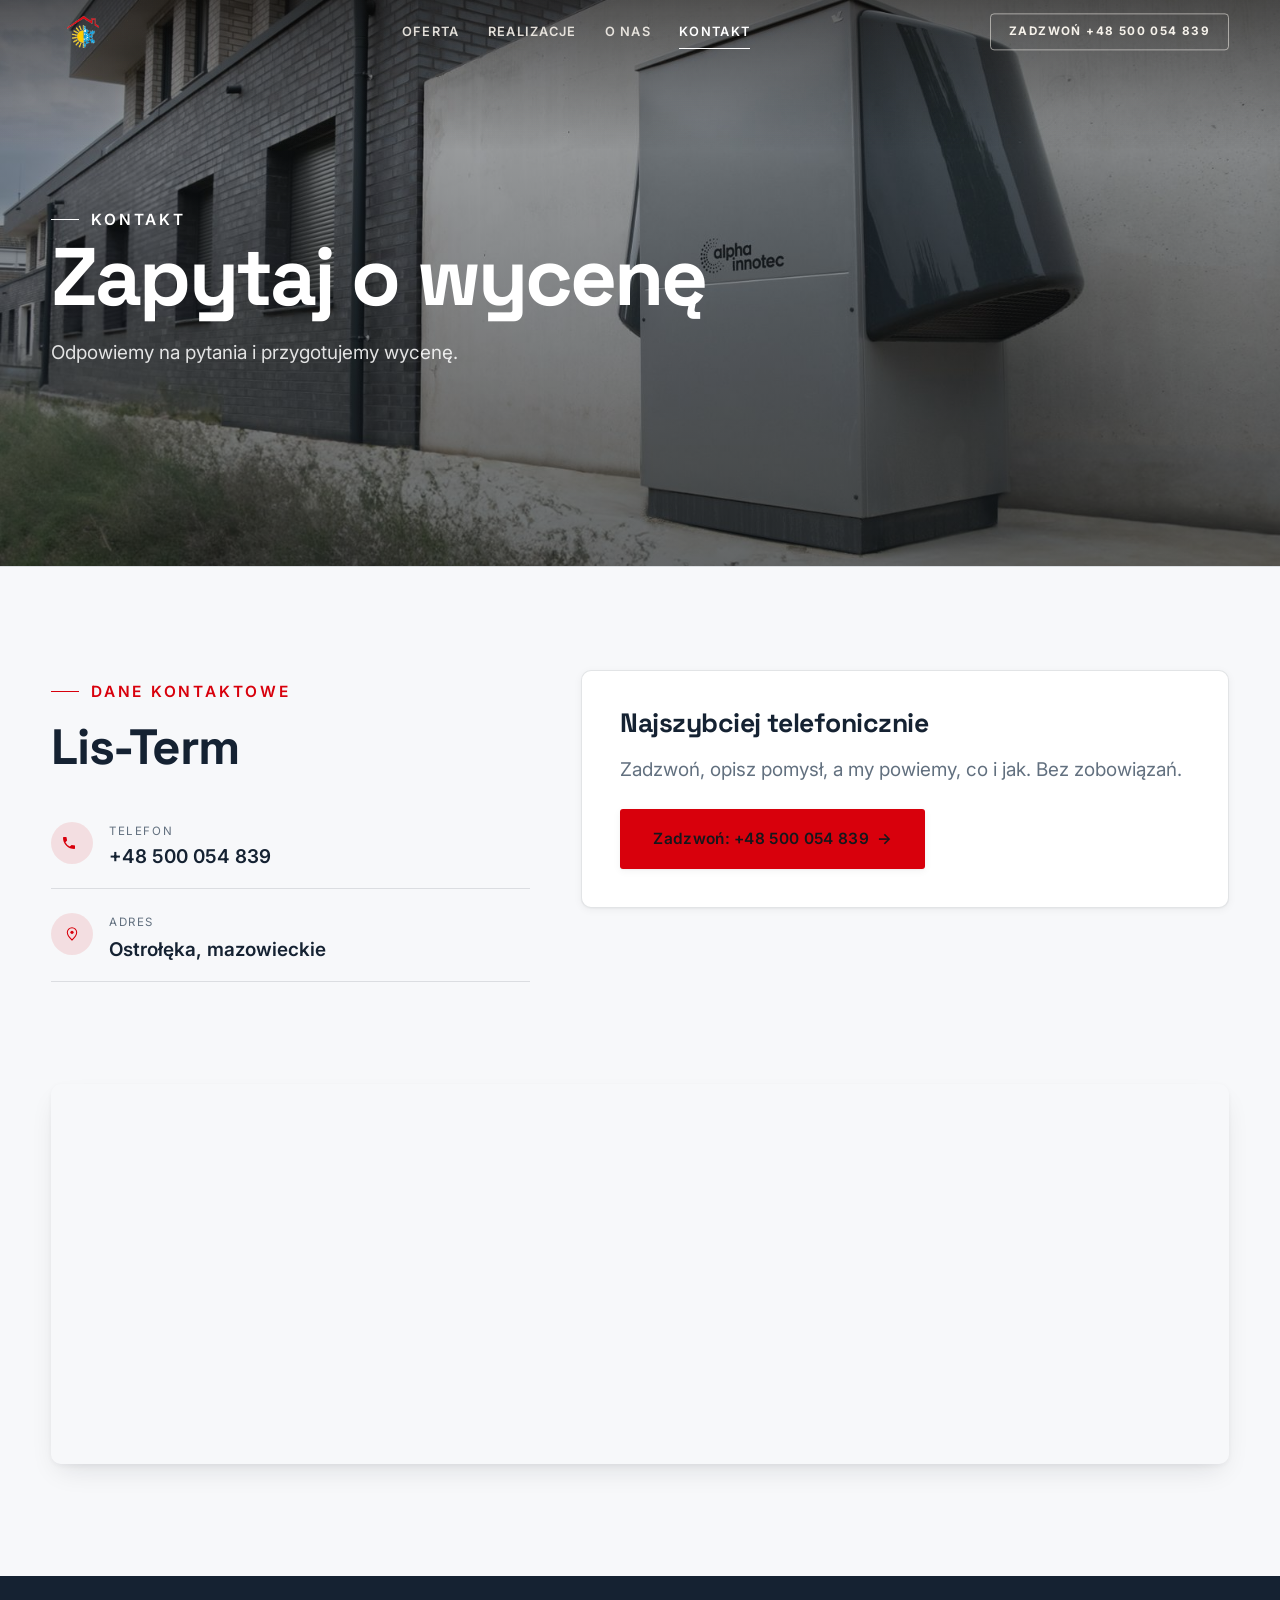
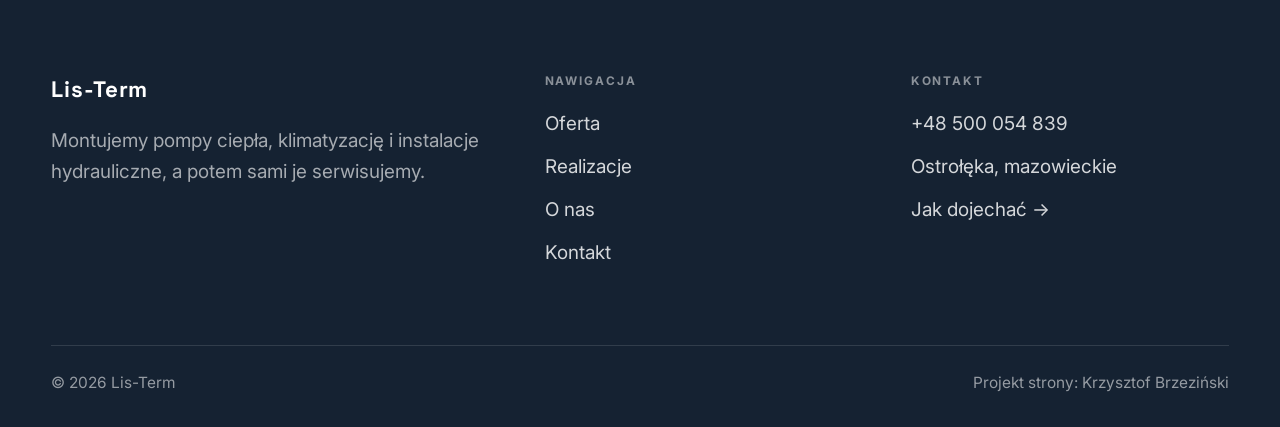
==== commit 224cfdb1: "[claude-edit][cmt:c1f3f4bd-75d1-44f8-bc88-dcdf7a623819] Demo pod klucz: paleta z loga, logo bez bial" ====
--- a/kontakt.html
+++ b/kontakt.html
@@ -5,6 +5,23 @@
 <meta name="viewport" content="width=device-width, initial-scale=1.0">
 <title>Kontakt - Lis-Term</title>
 <meta name="description" content="Kontakt Lis-Term - Ostrołęka, mazowieckie">
+<meta name="theme-color" content="#D8000C">
+<link rel="icon" type="image/png" href="img/logo.png">
+<link rel="apple-touch-icon" href="img/logo.png">
+<link rel="canonical" href="https://impulseo-pl.github.io/lis-term/kontakt.html">
+<meta property="og:type" content="website">
+<meta property="og:locale" content="pl_PL">
+<meta property="og:site_name" content="Lis-Term">
+<meta property="og:title" content="Kontakt - Lis-Term">
+<meta property="og:description" content="Kontakt Lis-Term - Ostrołęka, mazowieckie">
+<meta property="og:url" content="https://impulseo-pl.github.io/lis-term/kontakt.html">
+<meta property="og:image" content="https://impulseo-pl.github.io/lis-term/img/og.jpg">
+<meta property="og:image:width" content="1200">
+<meta property="og:image:height" content="630">
+<meta name="twitter:card" content="summary_large_image">
+<meta name="twitter:title" content="Kontakt - Lis-Term">
+<meta name="twitter:description" content="Kontakt Lis-Term - Ostrołęka, mazowieckie">
+<meta name="twitter:image" content="https://impulseo-pl.github.io/lis-term/img/og.jpg">
 <link rel="preconnect" href="https://fonts.googleapis.com">
 <link rel="preconnect" href="https://fonts.gstatic.com" crossorigin>
 <link href="https://fonts.googleapis.com/css2?family=Space+Grotesk:wght@500;600;700&family=Inter:wght@400;500;600&display=swap" rel="stylesheet">
--- a/assets/styles.css
+++ b/assets/styles.css
@@ -623,5 +623,43 @@
 .nav .nav-links a:not(.btn-accent):hover,.nav .nav-links a.active:not(.btn-accent){color:var(--ink)}
 }
 
-/* === auto-paleta ze zdjęć klienta (dopasowanie do estetyki socials) === */
-:root{--accent:#A05D31;--accent-d:#7D4521;--accent-soft:rgba(160,93,49,0.10);--paper:#F9F9F8;--paper-2:#EFEEED;--paper-3:#E8E6E5;}
+/* === paleta z LOGA klienta (czerwień dachu #E4000C, błękit śnieżynki #009CE4) ===
+   Wcześniej stała tu auto-paleta ze stocku (brąz #A05D31) - gryzła się z logiem i z branżą.
+   Czerwień przyciemniona do #D8000C: kontrast 5.35:1 na bieli (biały tekst na przyciskach = AA). */
+:root{
+  --accent:#D8000C; --accent-d:#B00D10; --accent-soft:rgba(216,0,12,0.10);
+  --accent-cool:#0089C8;                  /* chłodny biegun - klimatyzacja/chłodzenie */
+  --accent-cool-soft:rgba(0,137,200,0.10);
+  --paper:#F7F8FA; --paper-2:#EBEEF3; --paper-3:#E4E8EE;
+}
+
+/* === FAQ - pytania, które i tak padają przy pierwszym telefonie === */
+/* align-items:stretch (nie start) - inaczej pytania 1- i 2-wierszowe rozjeżdżają linie w wierszu */
+.faq-grid{display:grid;grid-template-columns:1fr 1fr;gap:var(--space-4) var(--space-6);align-items:stretch}
+.faq{background:var(--paper-2)}
+@media(max-width:820px){.faq-grid{grid-template-columns:1fr}}
+.faq-item{border-bottom:var(--hairline);padding:var(--space-4) 0}
+.faq-item summary{list-style:none;cursor:pointer;display:flex;gap:var(--space-4);align-items:baseline;
+  font-family:var(--font-display);font-weight:600;font-size:var(--text-h3);color:var(--ink);
+  transition:color var(--dur) var(--ease)}
+.faq-item summary::-webkit-details-marker{display:none}
+.faq-item summary:hover{color:var(--accent)}
+.faq-item summary::after{content:"+";margin-left:auto;font-weight:500;color:var(--accent);
+  transition:transform var(--dur) var(--ease);line-height:1}
+.faq-item[open] summary::after{transform:rotate(45deg)}
+.faq-item p{color:var(--muted);font-size:var(--text-sm);margin-top:var(--space-3);max-width:56ch}
+
+/* === LIGHTBOX galerii - kafel po kliknięciu w pełnym kadrze === */
+.tile,.gallery-masonry .m-tile{cursor:zoom-in}
+.lb{position:fixed;inset:0;z-index:200;display:none;place-items:center;padding:clamp(1rem,4vw,3rem);
+  background:rgba(12,18,26,.94);backdrop-filter:blur(3px)}
+.lb.open{display:grid}
+.lb img{max-width:100%;max-height:82vh;object-fit:contain;border-radius:var(--r-sm);box-shadow:var(--sh-lg)}
+.lb-cap{margin-top:var(--space-4);color:#fff;font-size:var(--text-sm);text-align:center;opacity:.9}
+.lb-close,.lb-prev,.lb-next{position:absolute;background:none;border:0;color:#fff;cursor:pointer;
+  font-size:2rem;line-height:1;padding:var(--space-4);opacity:.7;transition:opacity var(--dur) var(--ease)}
+.lb-close:hover,.lb-prev:hover,.lb-next:hover{opacity:1}
+.lb-close{top:0;right:0}
+.lb-prev{left:0;top:50%;transform:translateY(-50%)}
+.lb-next{right:0;top:50%;transform:translateY(-50%)}
+@media(max-width:820px){.lb-prev,.lb-next{font-size:1.6rem}}
